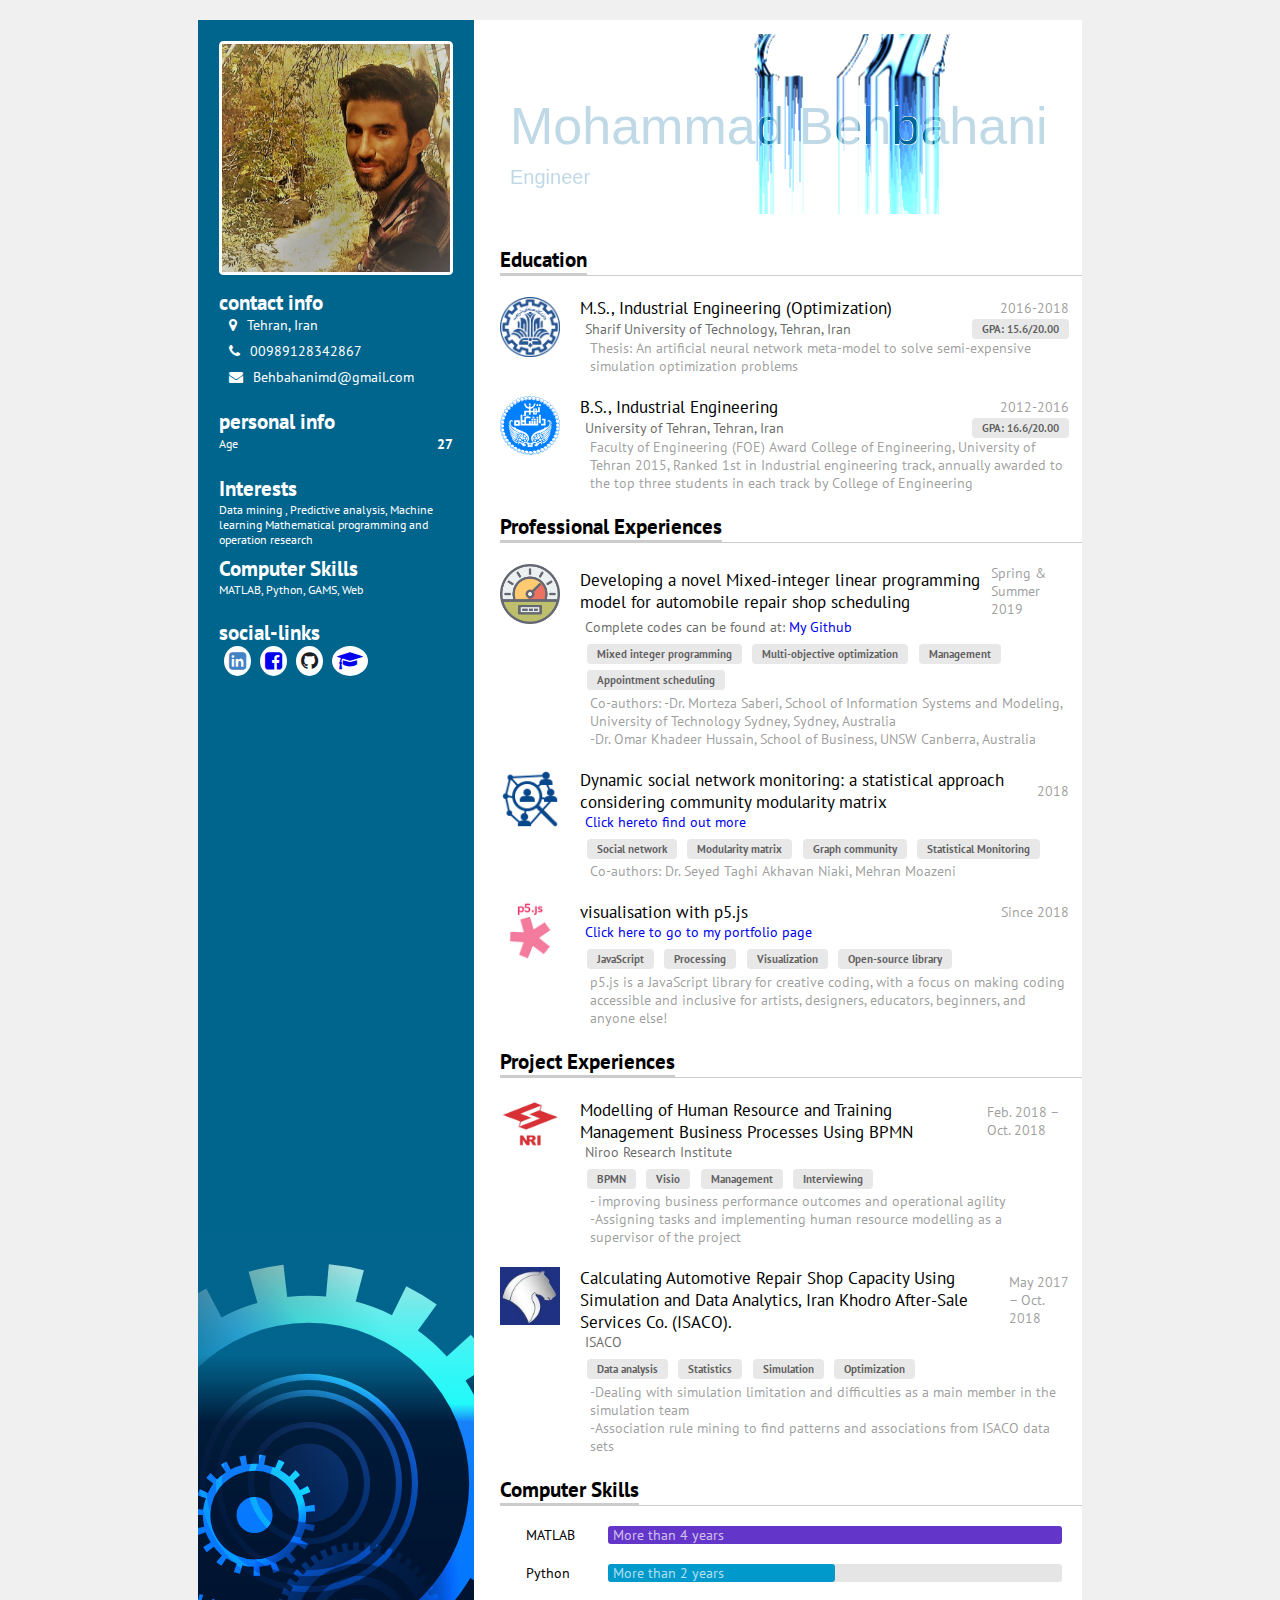
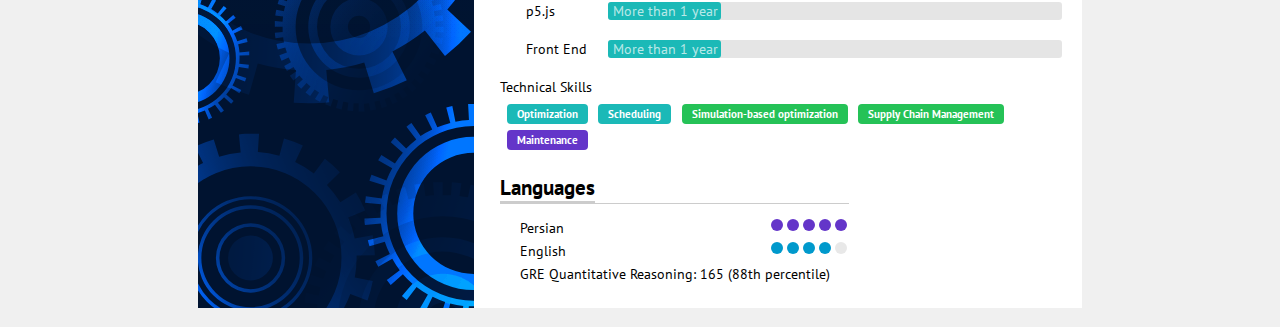
==== index.html @ 1ed57afc "first" ====
<!DOCTYPE html>
<html lang="en">
  <head>
    <meta charset="UTF-8" />

    
    
    <!--
      <script type="text/javascript" src="processing.js"></script>
    -->
    <meta name="viewport" content="width=device-width, initial-scale=1.0" />
    <title>Mohammad</title>
    <link rel="stylesheet" href="style.css" />
    <link
      rel="stylesheet"
      href="https://cdnjs.cloudflare.com/ajax/libs/font-awesome/4.7.0/css/font-awesome.min.css"
    />
    <link rel="shortcut icon" href="assets/favicon.ico" />
    <script  src="folder/p5.js" type="text/javascript"> </script>
    <script  src="folder/sketch.js" type="text/javascript"></script>
  </head>
  <body>
    <div class="container">
      <div class="sidebar">
        <div class="sidebar-back-color"></div>
        <div class="sidebar-back-image"></div>

        <div class="avatar">
          <img src="assets/avatar.jpg" alt="avatar" />
        </div>

        <div class="sidebar-section contact-info">
          <h2>contact info</h2>
          <div class="items">
            <div class="row">
              <i class="fa fa-map-marker"></i><span style="padding-left: 10px;">Tehran, Iran</span>
            </div>
            <div class="row">
              <i class="fa fa-phone"></i><span style="padding-left: 10px;" dir="ltr"> 00989128342867</span>
            </div>
            <div class="row">
              <i class="fa fa-envelope"></i><span style="padding-left: 10px;">Behbahanimd@gmail.com</span>
            </div>
          </div>
        </div>

        <div class="sidebar-section personal-info">
          <h2>personal info</h2>
          <div class="items">
            <div class="row">
              <span class="text-sm">Age</span>
              <span class="font-bold">27</span>
            </div>

          </div>
        </div>

        <div class="sidebar-section job-info">
          <h2>Interests</h2>
          <div class="items">
            <div class="row">
              <p class="text-sm">Data mining , Predictive analysis, Machine learning Mathematical programming and operation research</p>
            </div>
          </div>

          <h2>Computer Skills</h2>
          <div class="items">
            <div class="row">
              <p class="text-sm">MATLAB, Python, GAMS, Web </p>
            </div>
          </div>
        </div>

        
        <div class="social-links">
          <h2>social-links</h2>
          <div class="links">
            <a href="https://www.linkedin.com/in/mohammad-behbahani-85958775/" target="_blank"><i class="fa fa-linkedin-square linkedin"></i></a>
            <a href="https://www.facebook.com/mohammad.pesaranbehbahani" target="_blank"><i class="fa fa-facebook-square facebook" aria-hidden="true"></i></a>
            <a href="https://github.com/Mbehbahani/" target="_blank"><i class="fa fa-github github"></i></a>
            <a href="https://scholar.google.com/citations?user=KUpdSCsAAAAJ&hl=en" target="_blank"><i class="fa fa-graduation-cap" aria-hidden="true"></i></a>
          </div>
        </div>
      </div>
      <main class="main">

        <header class="name" >

          <div id="sketch-holder">
          
          <div>
          <!--<canvas data-processing-sources="myProgram.pde" ></canvas>
          <h1 class="text-xl">Mohammad Behbahani</h1>
          <small style="margin-left: 10px;">Engineer </small>-->
        </header>




        <section class="main-section education">
          <div class="section-header">
            <h2>Education</h2>
          </div>
          <div class="items">
            <div class="item">
              <div class="image">
                <img src="assets/sharif.png" alt="education" width="60" />
              </div>
              <div class="content">
                <div class="row">
                  <h3 class="title text-lg">
                    M.S., Industrial Engineering (Optimization)
                  </h3>
                  <div class="date text-gray">2016-2018</div>
                </div>
                <div class="row">
                  <div class="meta text-dark-gray">
                    Sharif University of Technology, Tehran, Iran
                  </div>
                  <span class="grade label">GPA: 15.6/20.00 </span>
                </div>
                <p class="text-gray">
                  Thesis: An artificial neural network meta-model to solve semi-expensive simulation optimization problems
                </p>
              </div>
            </div>

            <div class="item">
              <div class="image">
                <img src="assets/tehran.svg" alt="education" width="60" />
              </div>
              <div class="content">
                <div class="row">
                  <h3 class="title text-lg">
                    B.S., Industrial Engineering
                  </h3>
                  <div class="date text-gray">2012-2016</div>
                </div>
                <div class="row">
                  <div class="meta text-dark-gray">
                    University of Tehran, Tehran, Iran
                  </div>
                  <span class="grade label">GPA: 16.6/20.00 </span>
                </div>
                <p class="text-gray">
                  Faculty of Engineering (FOE) Award College of Engineering, University of Tehran 2015, Ranked 1st in Industrial engineering track, annually awarded to the top three students in each track by College of Engineering
                </p>
              </div>
            </div>


          </div>
        </section>



        <section class="main-section job-experiences">
          <div class="section-header">
            <h2>Professional Experiences</h2>
          </div>

          <div class="items">
            <div class="item">
              <div class="image">
                <img src="assets/opti.png" alt="job" width="60" />
              </div>
              <div class="content">
                <div class="row">
                  <h3 class="title text-lg">
                    Developing a novel Mixed-integer linear programming model for automobile repair shop scheduling
                  </h3>
                  <div class="date text-gray">Spring & Summer 2019</div>
                </div>
                <div class="meta text-dark-gray">Complete codes can be found at:  <a href="https://github.com/Mbehbahani/RepairShopCode">My Github</a></div>
                <div class="extra">
                  <span class="label">Mixed integer programming</span>
                  <span class="label">Multi-objective optimization</span>
                  <span class="label">Management</span>
                  <span class="label">Appointment scheduling </span>
                </div>
                <p class="text-gray">
                  Co-authors: -Dr. Morteza Saberi, School of Information Systems and Modeling, University of Technology Sydney, Sydney, Australia </br>
                  -Dr. Omar Khadeer Hussain, School of Business, UNSW Canberra, Australia
                </p>
              </div>
            </div>

            <div class="item">
              <div class="image">
                <img src="assets/f.png" alt="job" width="60" />
              </div>
              <div class="content">
                <div class="row">
                  <h3 class="title text-lg">Dynamic social network monitoring: a statistical approach considering community modularity matrix</h3>
                  <div class="date text-gray">2018</div>
                </div>
                <div class="meta text-dark-gray"><a href="folder/Article.html" target="_blank">Click hereto find out more</div></a>
                <div class="extra">
                  <span class="label">Social network </span>
                  <span class="label">Modularity matrix</span>
                  <span class="label">Graph community</span>
                  <span class="label">Statistical Monitoring</span>
                </div>
                <p class="text-gray">
                  Co-authors: Dr. Seyed Taghi Akhavan Niaki, Mehran Moazeni
                </p>
              </div>
            </div>




            <div class="item">
              <div class="image">
                <img src="assets/icon-js.jpg" alt="job" width="60" />
              </div>
              <div class="content">
                <div class="row">
                  <h3 class="title text-lg"> visualisation with p5.js </h3>
                  <div class="date text-gray">Since 2018</div>
                </div>
                <div class="meta text-dark-gray"><a href="folder/MyP5.html" target="_blank">Click here to go to my portfolio page</a>
                </div>
                <div class="extra">
                  <span class="label">JavaScript </span>
                  <span class="label">Processing</span>
                  <span class="label">Visualization</span>
                  <span class="label">Open-source library  </span>
                </div>
                <p class="text-gray">
                  p5.js is a JavaScript library for creative coding, with a focus on making coding accessible and inclusive for artists, designers, educators, beginners, and anyone else!
                </p>
              </div>
            </div>




          </div>
        </section>












        <section class="main-section job-experiences">
          <div class="section-header">
            <h2>Project Experiences</h2>
          </div>
          <div class="items">
            <div class="item">
              <div class="image">
                <img src="assets/niroo.png" alt="job" width="60" />
              </div>
              <div class="content">
                <div class="row">
                  <h3 class="title text-lg">
                    Modelling of Human Resource and Training Management Business Processes Using BPMN
                  </h3>
                  <div class="date text-gray">Feb. 2018 – Oct. 2018</div>
                </div>
                <div class="meta text-dark-gray">Niroo Research Institute</div>
                <div class="extra">
                  <span class="label">BPMN</span>
                  <span class="label">Visio</span>
                  <span class="label">Management</span>
                  <span class="label">Interviewing </span>
                </div>
                <p class="text-gray">
                  - improving business performance outcomes and operational agility </br> -Assigning tasks and implementing human resource modelling as a supervisor of the project
                </p>
              </div>
            </div>

            <div class="item">
              <div class="image">
                <img src="assets/Isako.jpg" alt="job" width="60" />
              </div>
              <div class="content">
                <div class="row">
                  <h3 class="title text-lg">Calculating Automotive Repair Shop Capacity Using Simulation and Data Analytics, Iran Khodro After-Sale Services Co. (ISACO).</h3>
                  <div class="date text-gray">May 2017 – Oct. 2018</div>
                </div>
                <div class="meta text-dark-gray">ISACO</div>
                <div class="extra">
                  <span class="label">Data analysis </span>
                  <span class="label">Statistics</span>
                  <span class="label">Simulation</span>
                  <span class="label">Optimization</span>
                </div>
                <p class="text-gray">
                  -Dealing with simulation limitation and difficulties as a main member in the simulation team </br>
                  -Association rule mining to find patterns and associations from ISACO data sets
                </p>
              </div>
            </div>


          </div>
        </section>

        

        <section class="main-section technical-skills">
          <div class="section-header">
            <h2>Computer Skills</h2>
          </div>

          <div class="skills">
            <div class="skill">
              <div class="skill-title">MATLAB</div>
              <div class="skill-progress">
                <div class="bar" style="width: 100%; background-color: #6435c9">
                  <div>More than 4 years</div>
                </div>
              </div>
            </div>

            <div class="skill">
              <div class="skill-title">Python</div>
              <div class="skill-progress">
                <div class="bar" style="width: 50%; background-color: #09c">
                  <div>More than 2 years</div>
                </div>
              </div>
            </div>

            <div class="skill">
              <div class="skill-title">p5.js</div>
              <div class="skill-progress">
                <div class="bar" style="width: 25%; background-color: #1bb9b7">
                  <div>More than 1 year </div>
                </div>
              </div>
            </div>

            <div class="skill">
              <div class="skill-title">Front End</div>
              <div class="skill-progress">
                <div class="bar" style="width: 25%; background-color: #1bb9b7">
                  <div>More than 1 year</div>
                </div>
              </div>
            </div>


          </div>

          <div class="other-skills">
            <h4>Technical Skills</h4>

            <div>
              <div class="label" style="background-color: #1bb9b7">
                Optimization 
              </div>

              <div class="label" style="background-color: #1bb9b7">
                Scheduling 
              </div>

              <div class="label" style="background-color: #25c257">
                Simulation-based optimization
                
              </div>

              <div class="label" style="background-color: #25c257">
                Supply Chain Management
                
              </div>

              <div class="label" style="background-color: #6435c9">
                Maintenance
                
              </div>
            </div>
          </div>
        </section>

        <section class="main-section other">
          <div class="language">
            <div class="section-header">
              <h2>Languages</h2>
            </div>
            <div class="content">
              <div class="row">
                <div class="title">Persian</div>
                <div class="circle-group">
                  <div class="circle violet"></div>
                  <div class="circle violet"></div>
                  <div class="circle violet"></div>
                  <div class="circle violet"></div>
                  <div class="circle violet"></div>
                </div>
              </div>

              <div class="row">
                <div class="title">English</div>
                <div class="circle-group">
                  <div class="circle blue"></div>
                  <div class="circle blue"></div>
                  <div class="circle blue"></div>
                  <div class="circle blue"></div>
                  <div class="circle"></div>
                </div>
              </div>
              <div class="row">
                <div class="title">GRE Quantitative Reasoning: 165 (88th percentile)</div>
                </div>
        

              


            </div>
          </div>
        </section>
      </main>
    </div>
  </body>
</html>
---- style.css ----
* {
  box-sizing: border-box;
  margin: 0;
  padding: 0;
  
}

@font-face {
  font-family: Vazir;
  src: url('./assets/Vazir.ttf');
  font-weight: normal;
}

@font-face {
  font-family: Vazir;
  src: url('./assets/Vazir-Bold.ttf');
  font-weight: bold;
}

html {
  font-size: 13px;
}

body {
  direction: ltr;
  margin: 0;
  padding: 0;
  font-size: 14px;
  font-family: Vazir, Tahoma, Helvetica, sans-serif;
  background: #f0f0f0;
}

a {
  text-decoration: none;
}

.container {
  width: 68rem;
  margin: 1.5rem auto;
  display: flex;
}

.font-bold {
  font-weight: bold;
}

.text-sm {
  font-size: 12px;
}

.text-lg {
  font-size: 17px;
  font-weight: 400;
}

.text-xl {
  font-size: 3rem;
  margin-left: 5px;
}

.text-gray {
  color: rgba(0, 0, 0, 0.4);
  margin-left: 10px;
}

.text-dark-gray {
  color: rgba(0, 0, 0, 0.6);
  margin-left: 5px;
}

.label {
  display: inline-block;
  background-color: #e8e8e8;
  color: rgba(0, 0, 0, 0.6);
  font-weight: 700;
  border-radius: 4px;
  font-size: 0.84615385rem;
  margin: 0.25rem 0 0.25rem 0.5rem;
  padding: 3px 10px;
}

.label .details {
  margin-left: 10px;
  opacity: 0.8;
  display: inline-block;
}

/* ====== Sidebar ====== */
.sidebar {
  position: relative;
  color: #fff;
  padding: 1.5em 1.5em 30em;
  width: 31.25%;
  display: inline-block;
}

.sidebar-back-color {
  position: absolute;
  bottom: 0;
  left: 0;
  right: 0;
  top: 0;
  background: #00658d;
  z-index: -1;
}

.sidebar-back-image {
  position: absolute;
  bottom: 0;
  left: 0;
  right: 0;
  top: 0;
  background: url('./assets/quera.svg') center bottom -22rem / 200% no-repeat;
  z-index: -1;
}

.avatar {
  margin-bottom: 10px;
}

.avatar img {
  border-radius: 0.3125em;
  max-width: 100%;
  border: 0.25em solid #fff;
}

.sidebar-section {
  margin-bottom: 22px;
}

.sidebar-section .row {
  margin-bottom: 8px;
}

.contact-info i {
  padding-left: 10px;
}

.contact-info .row {
  display: flex;
  align-items: center;
}

.personal-info .row,
.job-info .row {
  display: flex;
  align-items: center;
  justify-content: space-between;
}

.social-links .links a {
  text-decoration: none;
  margin-left: 5px;
}
.social-links .links a i {
  font-size: 20px;
  background-color: #fff;
  padding: 5px;
  border-radius: 50%;
}

.linkedin {
  color: #4183c4;
}

.github {
  color: #1b1c1d;
}

.twitter {
  color: #09c;
}

/* ====== Main ====== */
.main {
  padding-left: 26px;
  padding-top: 0px;
  width: 68.75%;
  background-color: #fff;
}

.name {
  margin: 1em 1em 2em 0;
}

.name small {
  color: #00658d;
  font-size: 19px;
  font-weight: 700;
}

.main-section {
  margin-bottom: 20px;
}

.main-section .section-header {
  border-bottom: 1px solid #ccc;
}

.main-section .section-header h2 {
  display: inline-block;
  border-bottom: 2px solid #ccc;
}

.job-experiences .items,
.education .items {
  padding-right: 1rem;

}

.job-experiences .item,
.education .item {
  display: flex;
  margin: 1.5em 0;
}

.job-experiences .item .content,
.education .item .content {
  padding-left: 20px;
  width: 100%;
}

.job-experiences .item .content .row,
.education .item .content .row {
  width: 100%;
  display: flex;
  align-items: center;
  justify-content: space-between;
}

.job-experiences .extra,
.education .extra {
  margin-top: 5px;
}

.education .label {
  margin: 0;
}

.skills {
  padding-left: 2rem;
  margin-top: 20px;
}

.skill {
  display: flex;
  margin-bottom: 20px;
}
.skill-title {
  width: 100px;
  text-align: left;
}
.skill-progress {
  background: rgba(0, 0, 0, 0.1);
  border-radius: 3px;
  width: 100%;
  margin-right: 20px;
}

.bar {
  color: rgba(255, 255, 255, 0.7);
  border-radius: 3px;
}

.bar > div {
  text-align: left;
  padding-left: 5px;
}
.other-skills {
  margin-bottom: 20px;
}

.other-skills .label {
  color: #fff;
}

.technical-skills h4 {
  margin-bottom: 5px;
  font-weight: normal;
}

.other {
  display: flex;
}

.other > div {
  width: 60%;
}

.circle.olive {
  background-color: #b5cc18;
}


.language .content {
  margin-top: 15px;
  padding-left: 20px;
}

.language .row {
  display: flex;
  justify-content: space-between;
  margin-bottom: 5px;
}

.circle-group {
  display: flex;
}

.circle {
  background-color: #e8e8e8;
  width: 12px;
  height: 12px;
  border-radius: 50%;
  margin-left: 2px;
  margin-right: 2px;
}

.circle.violet {
  background-color: #6435c9;
}

.circle.blue {
  background-color: #09c;
}

.circle.teal {
  background-color: #1bb9b7;
}
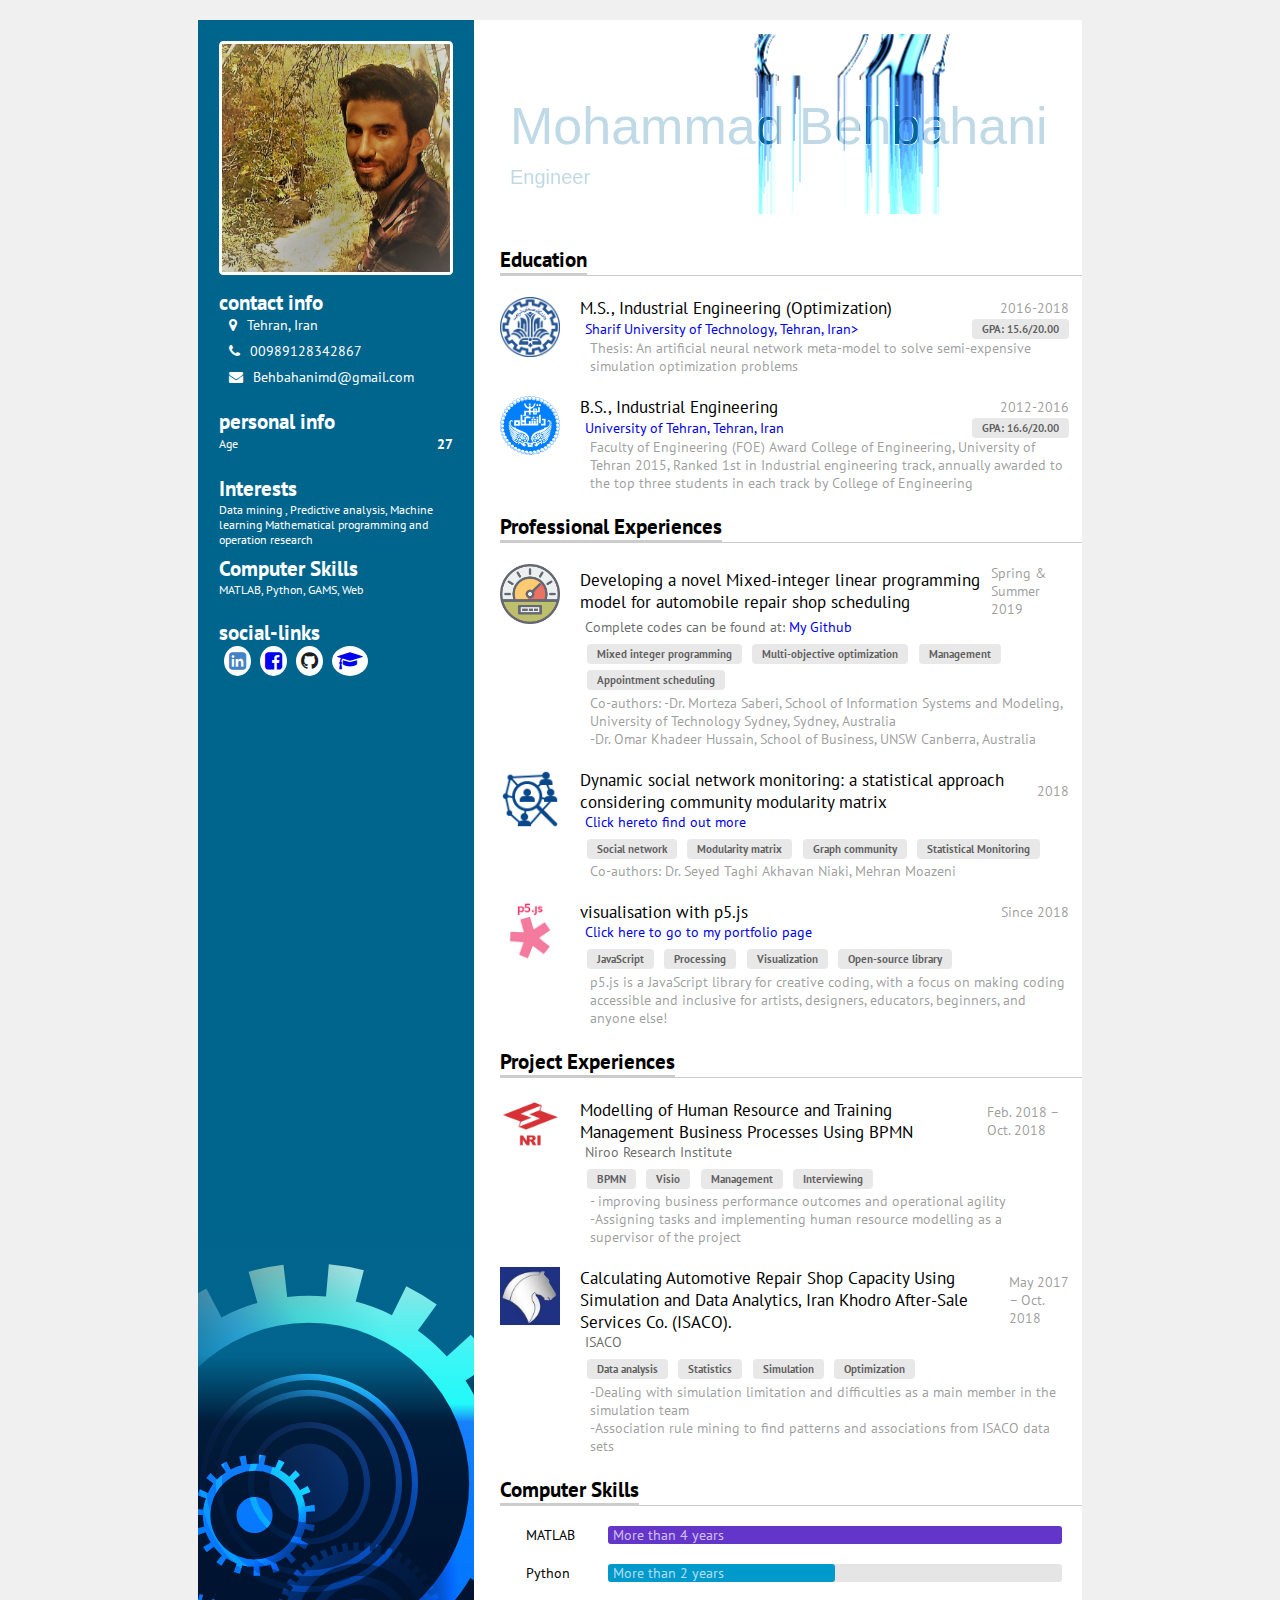
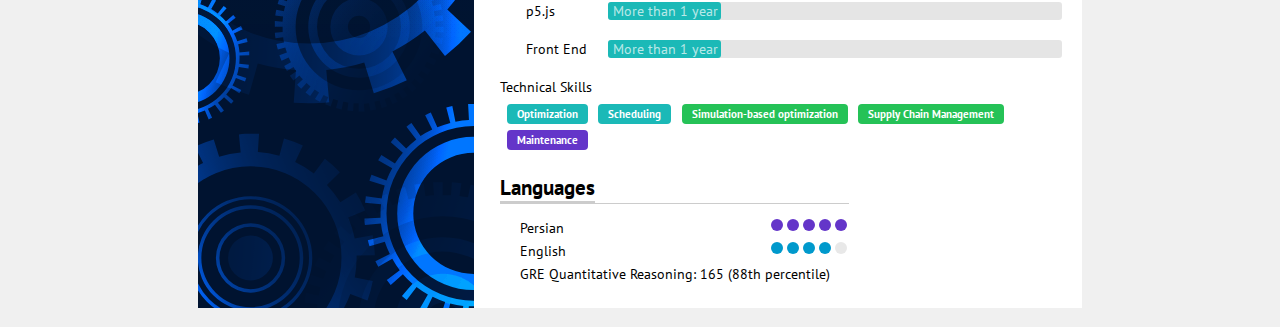
==== commit 26f17385: "3-26E2" ====
--- a/index.html
+++ b/index.html
@@ -114,8 +114,8 @@
                   <div class="date text-gray">2016-2018</div>
                 </div>
                 <div class="row">
-                  <div class="meta text-dark-gray">
-                    Sharif University of Technology, Tehran, Iran
+                  <div class="meta text-dark-gray-code">
+                    <a href="https://www.topuniversities.com/universities/sharif-university-technology" title="QS Rank" target="_blank">  Sharif University of Technology, Tehran, Iran></a>
                   </div>
                   <span class="grade label">GPA: 15.6/20.00 </span>
                 </div>
@@ -137,8 +137,8 @@
                   <div class="date text-gray">2012-2016</div>
                 </div>
                 <div class="row">
-                  <div class="meta text-dark-gray">
-                    University of Tehran, Tehran, Iran
+                  <div class="meta text-dark-gray-code">
+                    <a href="https://www.topuniversities.com/universities/university-tehran" title="QS Rank" target="_blank">University of Tehran, Tehran, Iran</a>
                   </div>
                   <span class="grade label">GPA: 16.6/20.00 </span>
                 </div>
@@ -171,7 +171,7 @@
                   </h3>
                   <div class="date text-gray">Spring & Summer 2019</div>
                 </div>
-                <div class="meta text-dark-gray">Complete codes can be found at:  <a href="https://github.com/Mbehbahani/RepairShopCode">My Github</a></div>
+                <div class="meta text-dark-gray-code">Complete codes can be found at:  <a href="https://github.com/Mbehbahani/RepairShopCode">My Github</a></div>
                 <div class="extra">
                   <span class="label">Mixed integer programming</span>
                   <span class="label">Multi-objective optimization</span>
@@ -194,7 +194,7 @@
                   <h3 class="title text-lg">Dynamic social network monitoring: a statistical approach considering community modularity matrix</h3>
                   <div class="date text-gray">2018</div>
                 </div>
-                <div class="meta text-dark-gray"><a href="folder/Article.html" target="_blank">Click hereto find out more</div></a>
+                <div class="meta text-dark-gray-code"><a href="folder/Article.html" target="_blank">Click hereto find out more</div></a>
                 <div class="extra">
                   <span class="label">Social network </span>
                   <span class="label">Modularity matrix</span>
@@ -219,7 +219,7 @@
                   <h3 class="title text-lg"> visualisation with p5.js </h3>
                   <div class="date text-gray">Since 2018</div>
                 </div>
-                <div class="meta text-dark-gray"><a href="folder/MyP5.html" target="_blank">Click here to go to my portfolio page</a>
+                <div class="meta text-dark-gray-code"><a href="folder/MyP5.html" target="_blank">Click here to go to my portfolio page</a>
                 </div>
                 <div class="extra">
                   <span class="label">JavaScript </span>
--- a/style.css
+++ b/style.css
@@ -66,6 +66,14 @@
 .text-dark-gray {
   color: rgba(0, 0, 0, 0.6);
   margin-left: 5px;
+}
+.text-dark-gray-code {
+  color: rgba(0, 0, 0, 0.6);
+  margin-left: 5px;
+  
+}
+.text-dark-gray-code:hover{
+  border: 2px solid black;
 }
 
 .label {
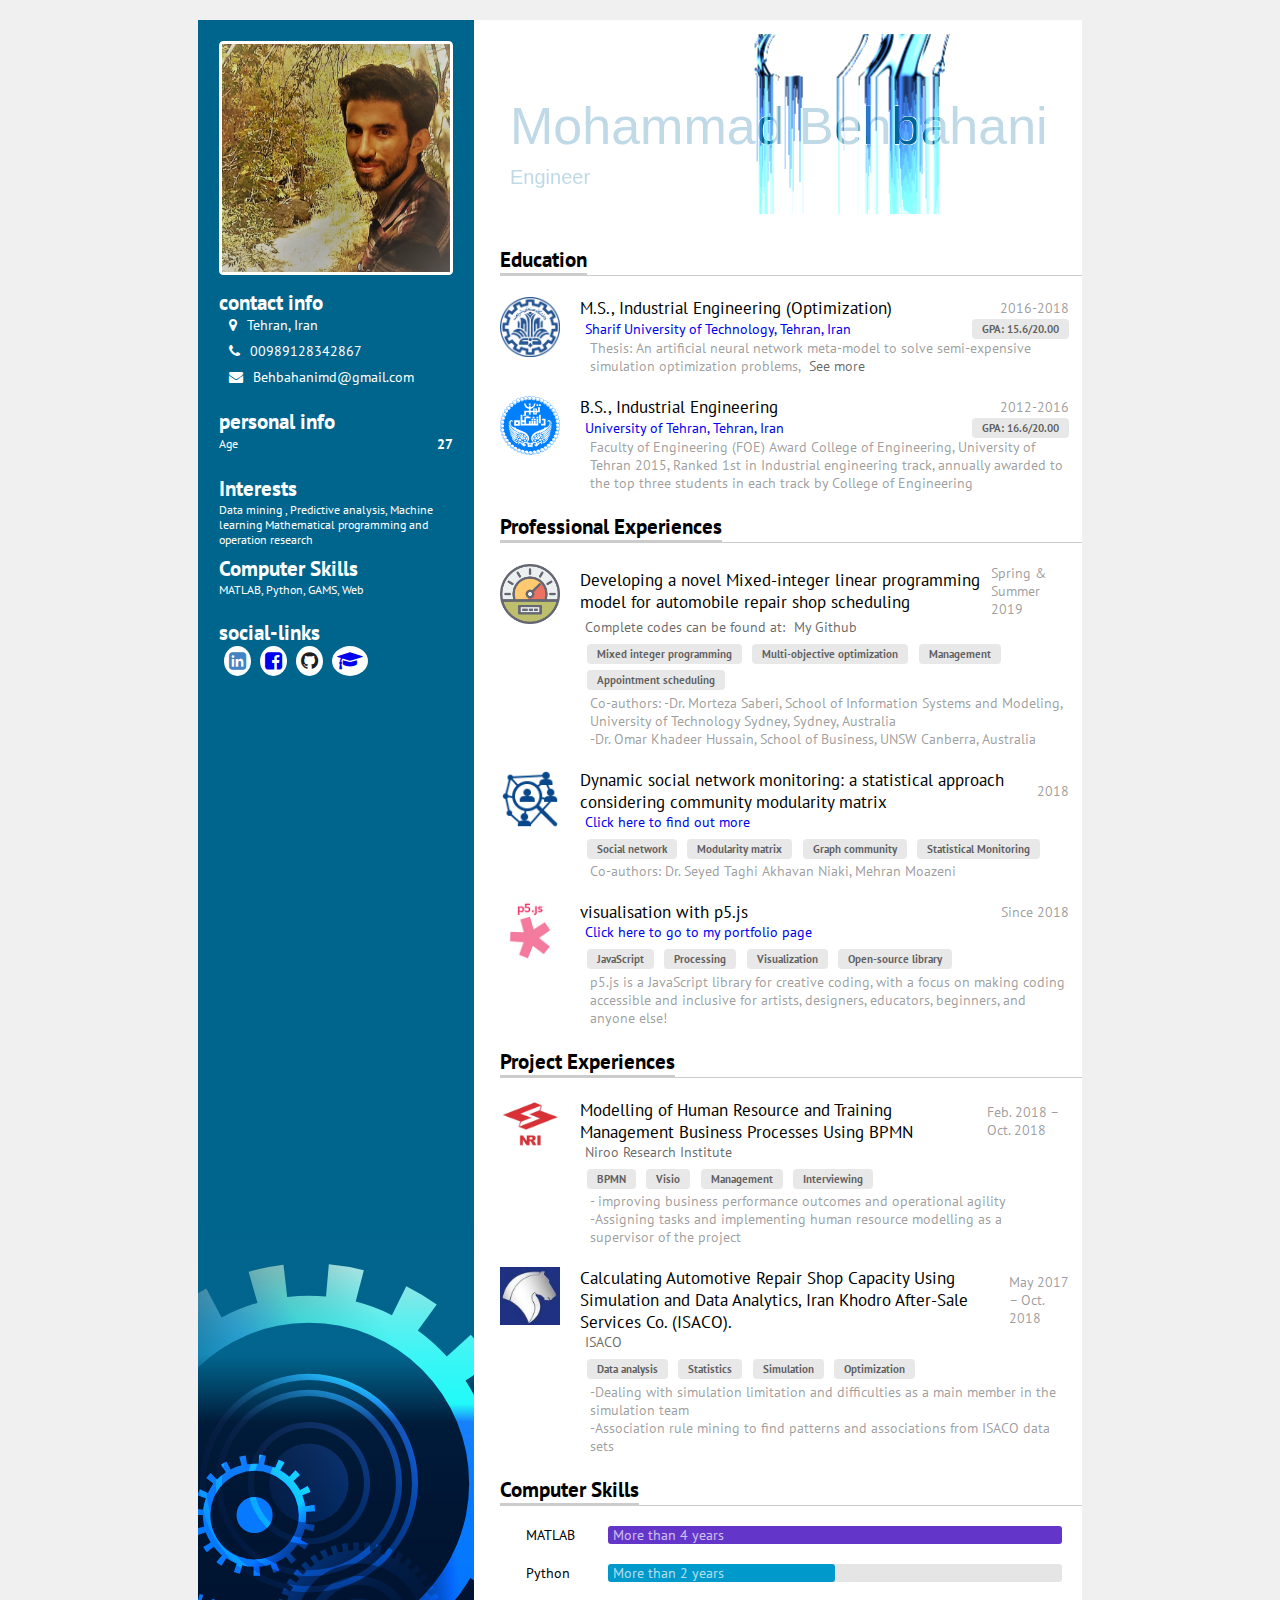
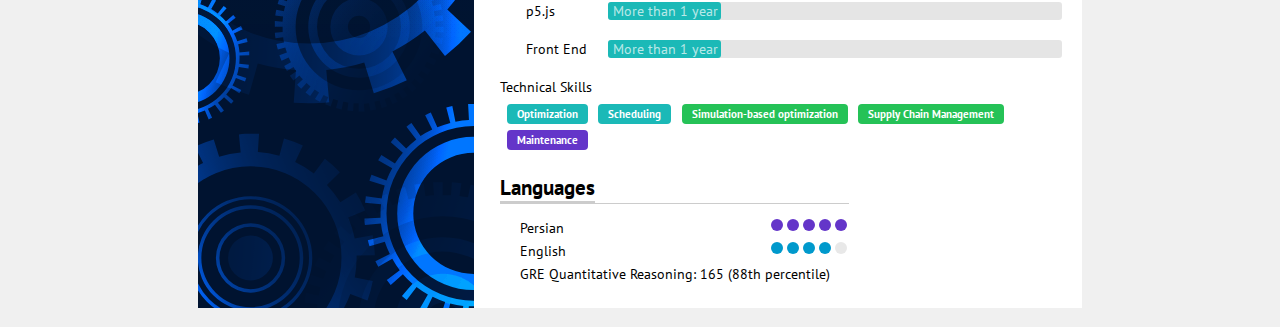
==== commit d5b45b48: "N28-3" ====
--- a/index.html
+++ b/index.html
@@ -15,7 +15,7 @@
       rel="stylesheet"
       href="https://cdnjs.cloudflare.com/ajax/libs/font-awesome/4.7.0/css/font-awesome.min.css"
     />
-    <link rel="shortcut icon" href="assets/favicon.ico" />
+    <link rel="shortcut icon" href="assets/logo.gif" />
     <script  src="folder/p5.js" type="text/javascript"> </script>
     <script  src="folder/sketch.js" type="text/javascript"></script>
   </head>
@@ -115,12 +115,12 @@
                 </div>
                 <div class="row">
                   <div class="meta text-dark-gray-code">
-                    <a href="https://www.topuniversities.com/universities/sharif-university-technology" title="QS Rank" target="_blank">  Sharif University of Technology, Tehran, Iran></a>
+                    <a href="https://www.topuniversities.com/universities/sharif-university-technology" title="QS Rank" target="_blank">  Sharif University of Technology, Tehran, Iran</a>
                   </div>
                   <span class="grade label">GPA: 15.6/20.00 </span>
                 </div>
                 <p class="text-gray">
-                  Thesis: An artificial neural network meta-model to solve semi-expensive simulation optimization problems
+                  Thesis: An artificial neural network meta-model to solve semi-expensive simulation optimization problems, <a href="folder/Thesis.html" target="_blank" class="meta text-dark-gray-code"> See more</a>
                 </p>
               </div>
             </div>
@@ -171,7 +171,7 @@
                   </h3>
                   <div class="date text-gray">Spring & Summer 2019</div>
                 </div>
-                <div class="meta text-dark-gray-code">Complete codes can be found at:  <a href="https://github.com/Mbehbahani/RepairShopCode">My Github</a></div>
+                <div class="meta text-dark-gray">Complete codes can be found at:  <a class="meta text-dark-gray-code" href="https://github.com/Mbehbahani/RepairShopCode">My Github</a></div>
                 <div class="extra">
                   <span class="label">Mixed integer programming</span>
                   <span class="label">Multi-objective optimization</span>
@@ -194,7 +194,7 @@
                   <h3 class="title text-lg">Dynamic social network monitoring: a statistical approach considering community modularity matrix</h3>
                   <div class="date text-gray">2018</div>
                 </div>
-                <div class="meta text-dark-gray-code"><a href="folder/Article.html" target="_blank">Click hereto find out more</div></a>
+                <div class="meta text-dark-gray-code"><a href="folder/Article.html" target="_blank">Click here to find out more</div></a>
                 <div class="extra">
                   <span class="label">Social network </span>
                   <span class="label">Modularity matrix</span>
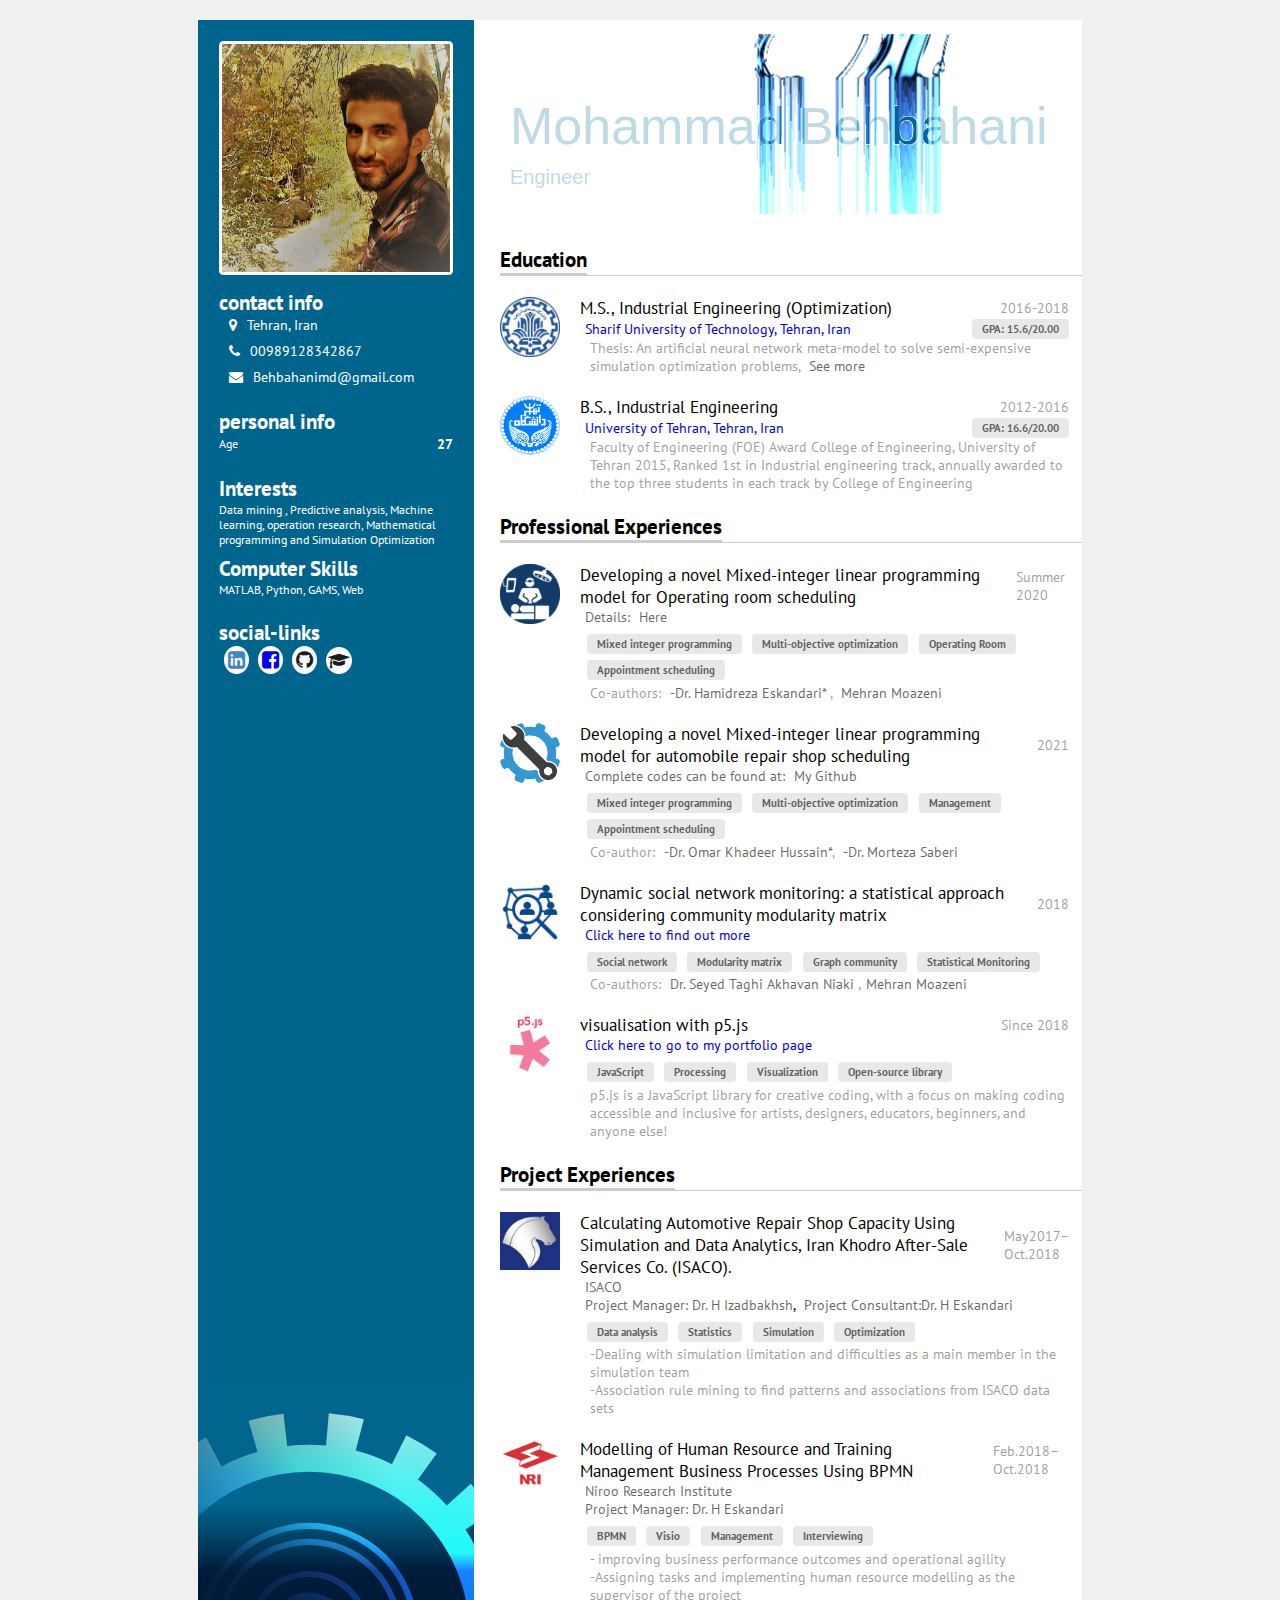
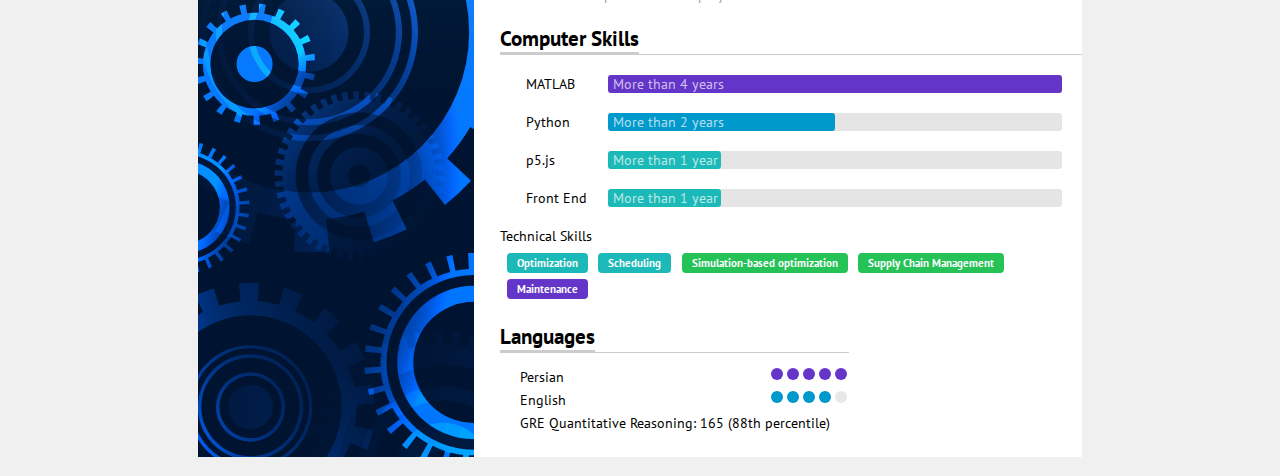
==== commit 55b05720: "4-2-ch" ====
--- a/index.html
+++ b/index.html
@@ -1,427 +1,485 @@
 <!DOCTYPE html>
 <html lang="en">
-  <head>
-    <meta charset="UTF-8" />
-
-    
-    
-    <!--
+
+<head>
+  <meta charset="UTF-8" />
+
+
+
+  <!--
       <script type="text/javascript" src="processing.js"></script>
     -->
-    <meta name="viewport" content="width=device-width, initial-scale=1.0" />
-    <title>Mohammad</title>
-    <link rel="stylesheet" href="style.css" />
-    <link
-      rel="stylesheet"
-      href="https://cdnjs.cloudflare.com/ajax/libs/font-awesome/4.7.0/css/font-awesome.min.css"
-    />
-    <link rel="shortcut icon" href="assets/logo.gif" />
-    <script  src="folder/p5.js" type="text/javascript"> </script>
-    <script  src="folder/sketch.js" type="text/javascript"></script>
-  </head>
-  <body>
-    <div class="container">
-      <div class="sidebar">
-        <div class="sidebar-back-color"></div>
-        <div class="sidebar-back-image"></div>
-
-        <div class="avatar">
-          <img src="assets/avatar.jpg" alt="avatar" />
-        </div>
-
-        <div class="sidebar-section contact-info">
-          <h2>contact info</h2>
-          <div class="items">
+  <meta name="viewport" content="width=device-width, initial-scale=1.0" />
+  <title>Mohammad</title>
+  <link rel="stylesheet" href="style.css" />
+  <link rel="stylesheet" href="https://cdnjs.cloudflare.com/ajax/libs/font-awesome/4.7.0/css/font-awesome.min.css" />
+  <link rel="shortcut icon" href="assets/logo.gif" />
+  <script src="folder/p5.js" type="text/javascript"> </script>
+  <script src="folder/sketch.js" type="text/javascript"></script>
+</head>
+
+<body>
+  <div class="container">
+    <div class="sidebar">
+      <div class="sidebar-back-color"></div>
+      <div class="sidebar-back-image"></div>
+
+      <div class="avatar">
+        <img src="assets/avatar.jpg" alt="avatar" />
+      </div>
+
+      <div class="sidebar-section contact-info">
+        <h2>contact info</h2>
+        <div class="items">
+          <div class="row">
+            <i class="fa fa-map-marker"></i><span style="padding-left: 10px;">Tehran, Iran</span>
+          </div>
+          <div class="row">
+            <i class="fa fa-phone"></i><span style="padding-left: 10px;" dir="ltr"> 00989128342867</span>
+          </div>
+          <div class="row">
+            <i class="fa fa-envelope"></i><span style="padding-left: 10px;">Behbahanimd@gmail.com</span>
+          </div>
+        </div>
+      </div>
+
+      <div class="sidebar-section personal-info">
+        <h2>personal info</h2>
+        <div class="items">
+          <div class="row">
+            <span class="text-sm">Age</span>
+            <span class="font-bold">27</span>
+          </div>
+
+        </div>
+      </div>
+
+      <div class="sidebar-section job-info">
+        <h2>Interests</h2>
+        <div class="items">
+          <div class="row">
+            <p class="text-sm">Data mining , Predictive analysis, Machine learning, operation research, Mathematical
+              programming and Simulation Optimization</p>
+          </div>
+        </div>
+
+        <h2>Computer Skills</h2>
+        <div class="items">
+          <div class="row">
+            <p class="text-sm">MATLAB, Python, GAMS, Web </p>
+          </div>
+        </div>
+      </div>
+
+
+      <div class="social-links">
+        <h2>social-links</h2>
+        <div class="links">
+          <a href="https://www.linkedin.com/in/mohammad-behbahani-85958775/" target="_blank"><i
+              class="fa fa-linkedin-square linkedin"></i></a>
+          <a href="https://www.facebook.com/mohammad.pesaranbehbahani" target="_blank"><i
+              class="fa fa-facebook-square facebook" aria-hidden="true"></i></a>
+          <a href="https://github.com/Mbehbahani/" target="_blank"><i class="fa fa-github github"></i></a>
+          <a href="https://scholar.google.com/citations?user=KUpdSCsAAAAJ&hl=en" target="_blank"><i
+              class="fa fa-graduation-cap cap" aria-hidden="true"></i></a>
+        </div>
+      </div>
+    </div>
+    <main class="main">
+
+      <header class="name">
+
+        <div id="sketch-holder">
+
+          <div>
+
+      </header>
+
+
+
+
+      <section class="main-section education">
+        <div class="section-header">
+          <h2>Education</h2>
+        </div>
+        <div class="items">
+          <div class="item">
+            <div class="image">
+              <img src="assets/sharif.png" alt="education" width="60" />
+            </div>
+            <div class="content">
+              <div class="row">
+                <h3 class="title text-lg">
+                  M.S., Industrial Engineering (Optimization)
+                </h3>
+                <div class="date text-gray">2016-2018</div>
+              </div>
+              <div class="row">
+                <div class="meta text-dark-gray-code">
+                  <a href="https://www.topuniversities.com/universities/sharif-university-technology" title="QS Rank"
+                    target="_blank"> Sharif University of Technology, Tehran, Iran</a>
+                </div>
+                <span class="grade label">GPA: 15.6/20.00 </span>
+              </div>
+              <p class="text-gray">
+                Thesis: An artificial neural network meta-model to solve semi-expensive simulation optimization
+                problems, <a href="folder/Thesis.html" target="_blank" class="meta text-dark-gray-code"> See more</a>
+              </p>
+            </div>
+          </div>
+
+          <div class="item">
+            <div class="image">
+              <img src="assets/tehran.svg" alt="education" width="60" />
+            </div>
+            <div class="content">
+              <div class="row">
+                <h3 class="title text-lg">
+                  B.S., Industrial Engineering
+                </h3>
+                <div class="date text-gray">2012-2016</div>
+              </div>
+              <div class="row">
+                <div class="meta text-dark-gray-code">
+                  <a href="https://www.topuniversities.com/universities/university-tehran" title="QS Rank"
+                    target="_blank">University of Tehran, Tehran, Iran</a>
+                </div>
+                <span class="grade label">GPA: 16.6/20.00 </span>
+              </div>
+              <p class="text-gray">
+                Faculty of Engineering (FOE) Award College of Engineering, University of Tehran 2015, Ranked 1st in
+                Industrial engineering track, annually awarded to the top three students in each track by College of
+                Engineering
+              </p>
+            </div>
+          </div>
+
+
+        </div>
+      </section>
+
+
+
+      <section class="main-section job-experiences">
+        <div class="section-header">
+          <h2>Professional Experiences</h2>
+        </div>
+
+        <div class="items">
+
+
+
+          <div class="item">
+            <div class="image">
+              <img src="assets/surgery.png" alt="job" width="60" />
+            </div>
+            <div class="content">
+              <div class="row">
+                <h3 class="title text-lg">
+                  Developing a novel Mixed-integer linear programming model for Operating room scheduling
+                </h3>
+                <div class="date text-gray">Summer 2020</div>
+              </div>
+              <div class="meta text-dark-gray">Details: <a class="meta text-dark-gray-code"
+                  href="/folder/ORS.html" target="_blank">Here</a></div>
+              <div class="extra">
+                <span class="label">Mixed integer programming</span>
+                <span class="label">Multi-objective optimization</span>
+                <span class="label">Operating Room</span>
+                <span class="label">Appointment scheduling </span>
+              </div>
+              <p class="text-gray">
+                Co-authors: <a class="meta text-dark-gray-code"
+                  href="https://www.swansea.ac.uk/staff/som/busman/eskandari-h/" target="_blank">-Dr. Hamidreza
+                  Eskandari*</a> ,
+                <a class="meta text-dark-gray-code" href="https://www.uu.nl/medewerkers/MMoazeni" target="_blank">Mehran
+                  Moazeni</a>
+
+              </p>
+            </div>
+          </div>
+
+
+
+          <div class="item">
+            <div class="image">
+              <img src="assets/opti.png" alt="job" width="60" />
+            </div>
+            <div class="content">
+              <div class="row">
+                <h3 class="title text-lg">
+                  Developing a novel Mixed-integer linear programming model for automobile repair shop scheduling
+                </h3>
+                <div class="date text-gray">2021</div>
+              </div>
+              <div class="meta text-dark-gray">Complete codes can be found at: <a class="meta text-dark-gray-code"
+                  href="https://github.com/Mbehbahani/RepairShopCode">My Github</a></div>
+              <div class="extra">
+                <span class="label">Mixed integer programming</span>
+                <span class="label">Multi-objective optimization</span>
+                <span class="label">Management</span>
+                <span class="label">Appointment scheduling </span>
+              </div>
+              <p class="text-gray">
+                Co-author:
+                <a class="meta text-dark-gray-code"
+                  href="https://scholar.google.com/citations?user=PQqyjmsAAAAJ&hl=en" target="_blank">
+                -Dr. Omar Khadeer Hussain*</a>,
+                <a class="meta text-dark-gray-code"
+                href="https://scholar.google.com/citations?user=YtNFzwwAAAAJ&hl=en" target="_blank">
+              -Dr. Morteza Saberi</a>
+              </p>
+            </div>
+          </div>
+
+          <div class="item">
+            <div class="image">
+              <img src="assets/f.png" alt="job" width="60" />
+            </div>
+            <div class="content">
+              <div class="row">
+                <h3 class="title text-lg">Dynamic social network monitoring: a statistical approach considering
+                  community modularity matrix</h3>
+                <div class="date text-gray">2018</div>
+              </div>
+              <div class="meta text-dark-gray-code"><a href="folder/Article.html" target="_blank">Click here to find out
+                  more</div></a>
+              <div class="extra">
+                <span class="label">Social network </span>
+                <span class="label">Modularity matrix</span>
+                <span class="label">Graph community</span>
+                <span class="label">Statistical Monitoring</span>
+              </div>
+              <p class="text-gray">
+                Co-authors: <a class="meta text-dark-gray-code"
+                  href="https://scholar.google.com/citations?user=wn5ljLEAAAAJ&hl=en" target="_blank">Dr. Seyed Taghi
+                  Akhavan Niaki</a>
+                ,<a class="meta text-dark-gray-code" href="https://www.uu.nl/medewerkers/MMoazeni"
+                  target="_blank">Mehran Moazeni</a>
+              </p>
+            </div>
+          </div>
+
+
+
+
+          <div class="item">
+            <div class="image">
+              <img src="assets/icon-js.jpg" alt="job" width="60" />
+            </div>
+            <div class="content">
+              <div class="row">
+                <h3 class="title text-lg"> visualisation with p5.js </h3>
+                <div class="date text-gray">Since 2018</div>
+              </div>
+              <div class="meta text-dark-gray-code"><a href="folder/MyP5.html" target="_blank">Click here to go to my
+                  portfolio page</a>
+              </div>
+              <div class="extra">
+                <span class="label">JavaScript </span>
+                <span class="label">Processing</span>
+                <span class="label">Visualization</span>
+                <span class="label">Open-source library </span>
+              </div>
+              <p class="text-gray">
+                p5.js is a JavaScript library for creative coding, with a focus on making coding accessible and
+                inclusive for artists, designers, educators, beginners, and anyone else!
+              </p>
+            </div>
+          </div>
+
+        </div>
+      </section>
+
+
+
+      <section class="main-section job-experiences">
+        <div class="section-header">
+          <h2>Project Experiences</h2>
+        </div>
+        <div class="items">
+          
+
+          <div class="item">
+            <div class="image">
+              <img src="assets/Isako.jpg" alt="job" width="60" />
+            </div>
+            <div class="content">
+              <div class="row">
+                <h3 class="title text-lg">Calculating Automotive Repair Shop Capacity Using Simulation and Data
+                  Analytics, Iran Khodro After-Sale Services Co. (ISACO).</h3>
+                <div class="date text-gray">May2017–Oct.2018</div>
+              </div>
+              <div class="meta text-dark-gray">ISACO</div> 
+              <div>
+                <a class="meta text-dark-gray-code"
+                  href="https://scholar.google.com/citations?user=7Tuoz1IAAAAJ&hl=en" target="_blank">Project Manager: Dr. H Izadbakhsh</a>, 
+                  <a class="meta text-dark-gray-code"
+                href="https://www.swansea.ac.uk/staff/som/busman/eskandari-h/" target="_blank">Project Consultant:Dr. H Eskandari</a></div>
+              <div class="extra">
+                <span class="label">Data analysis </span>
+                <span class="label">Statistics</span>
+                <span class="label">Simulation</span>
+                <span class="label">Optimization</span>
+              </div>
+              <p class="text-gray">
+                -Dealing with simulation limitation and difficulties as a main member in the simulation team </br>
+                -Association rule mining to find patterns and associations from ISACO data sets
+              </p>
+            </div>
+          </div>
+
+
+
+
+          <div class="item">
+            <div class="image">
+              <img src="assets/niroo.png" alt="job" width="60" />
+            </div>
+            <div class="content">
+              <div class="row">
+                <h3 class="title text-lg">
+                  Modelling of Human Resource and Training Management Business Processes Using BPMN
+                </h3>
+                <div class="date text-gray">Feb.2018–Oct.2018</div>
+              </div>
+              <div class="meta text-dark-gray">Niroo Research Institute</div> 
+              <div><a class="meta text-dark-gray-code"
+                href="https://www.swansea.ac.uk/staff/som/busman/eskandari-h/" target="_blank">Project Manager: Dr. H Eskandari</a></div>
+              <div class="extra">
+                <span class="label">BPMN</span>
+                <span class="label">Visio</span>
+                <span class="label">Management</span>
+                <span class="label">Interviewing </span>
+              </div>
+              <p class="text-gray">
+                - improving business performance outcomes and operational agility </br> -Assigning tasks and
+                implementing human resource modelling as the supervisor of the project
+              </p>
+            </div>
+          </div>
+
+
+        </div>
+      </section>
+
+
+
+      <section class="main-section technical-skills">
+        <div class="section-header">
+          <h2>Computer Skills</h2>
+        </div>
+
+        <div class="skills">
+          <div class="skill">
+            <div class="skill-title">MATLAB</div>
+            <div class="skill-progress">
+              <div class="bar" style="width: 100%; background-color: #6435c9">
+                <div>More than 4 years</div>
+              </div>
+            </div>
+          </div>
+
+          <div class="skill">
+            <div class="skill-title">Python</div>
+            <div class="skill-progress">
+              <div class="bar" style="width: 50%; background-color: #09c">
+                <div>More than 2 years</div>
+              </div>
+            </div>
+          </div>
+
+          <div class="skill">
+            <div class="skill-title">p5.js</div>
+            <div class="skill-progress">
+              <div class="bar" style="width: 25%; background-color: #1bb9b7">
+                <div>More than 1 year </div>
+              </div>
+            </div>
+          </div>
+
+          <div class="skill">
+            <div class="skill-title">Front End</div>
+            <div class="skill-progress">
+              <div class="bar" style="width: 25%; background-color: #1bb9b7">
+                <div>More than 1 year</div>
+              </div>
+            </div>
+          </div>
+
+
+        </div>
+
+        <div class="other-skills">
+          <h4>Technical Skills</h4>
+
+          <div>
+            <div class="label" style="background-color: #1bb9b7">
+              Optimization
+            </div>
+
+            <div class="label" style="background-color: #1bb9b7">
+              Scheduling
+            </div>
+
+            <div class="label" style="background-color: #25c257">
+              Simulation-based optimization
+
+            </div>
+
+            <div class="label" style="background-color: #25c257">
+              Supply Chain Management
+
+            </div>
+
+            <div class="label" style="background-color: #6435c9">
+              Maintenance
+
+            </div>
+          </div>
+        </div>
+      </section>
+
+      <section class="main-section other">
+        <div class="language">
+          <div class="section-header">
+            <h2>Languages</h2>
+          </div>
+          <div class="content">
             <div class="row">
-              <i class="fa fa-map-marker"></i><span style="padding-left: 10px;">Tehran, Iran</span>
-            </div>
+              <div class="title">Persian</div>
+              <div class="circle-group">
+                <div class="circle violet"></div>
+                <div class="circle violet"></div>
+                <div class="circle violet"></div>
+                <div class="circle violet"></div>
+                <div class="circle violet"></div>
+              </div>
+            </div>
+
             <div class="row">
-              <i class="fa fa-phone"></i><span style="padding-left: 10px;" dir="ltr"> 00989128342867</span>
+              <div class="title">English</div>
+              <div class="circle-group">
+                <div class="circle blue"></div>
+                <div class="circle blue"></div>
+                <div class="circle blue"></div>
+                <div class="circle blue"></div>
+                <div class="circle"></div>
+              </div>
             </div>
             <div class="row">
-              <i class="fa fa-envelope"></i><span style="padding-left: 10px;">Behbahanimd@gmail.com</span>
-            </div>
-          </div>
-        </div>
-
-        <div class="sidebar-section personal-info">
-          <h2>personal info</h2>
-          <div class="items">
-            <div class="row">
-              <span class="text-sm">Age</span>
-              <span class="font-bold">27</span>
-            </div>
-
-          </div>
-        </div>
-
-        <div class="sidebar-section job-info">
-          <h2>Interests</h2>
-          <div class="items">
-            <div class="row">
-              <p class="text-sm">Data mining , Predictive analysis, Machine learning Mathematical programming and operation research</p>
-            </div>
-          </div>
-
-          <h2>Computer Skills</h2>
-          <div class="items">
-            <div class="row">
-              <p class="text-sm">MATLAB, Python, GAMS, Web </p>
-            </div>
-          </div>
-        </div>
-
-        
-        <div class="social-links">
-          <h2>social-links</h2>
-          <div class="links">
-            <a href="https://www.linkedin.com/in/mohammad-behbahani-85958775/" target="_blank"><i class="fa fa-linkedin-square linkedin"></i></a>
-            <a href="https://www.facebook.com/mohammad.pesaranbehbahani" target="_blank"><i class="fa fa-facebook-square facebook" aria-hidden="true"></i></a>
-            <a href="https://github.com/Mbehbahani/" target="_blank"><i class="fa fa-github github"></i></a>
-            <a href="https://scholar.google.com/citations?user=KUpdSCsAAAAJ&hl=en" target="_blank"><i class="fa fa-graduation-cap" aria-hidden="true"></i></a>
-          </div>
-        </div>
-      </div>
-      <main class="main">
-
-        <header class="name" >
-
-          <div id="sketch-holder">
-          
-          <div>
-          <!--<canvas data-processing-sources="myProgram.pde" ></canvas>
-          <h1 class="text-xl">Mohammad Behbahani</h1>
-          <small style="margin-left: 10px;">Engineer </small>-->
-        </header>
-
-
-
-
-        <section class="main-section education">
-          <div class="section-header">
-            <h2>Education</h2>
-          </div>
-          <div class="items">
-            <div class="item">
-              <div class="image">
-                <img src="assets/sharif.png" alt="education" width="60" />
-              </div>
-              <div class="content">
-                <div class="row">
-                  <h3 class="title text-lg">
-                    M.S., Industrial Engineering (Optimization)
-                  </h3>
-                  <div class="date text-gray">2016-2018</div>
-                </div>
-                <div class="row">
-                  <div class="meta text-dark-gray-code">
-                    <a href="https://www.topuniversities.com/universities/sharif-university-technology" title="QS Rank" target="_blank">  Sharif University of Technology, Tehran, Iran</a>
-                  </div>
-                  <span class="grade label">GPA: 15.6/20.00 </span>
-                </div>
-                <p class="text-gray">
-                  Thesis: An artificial neural network meta-model to solve semi-expensive simulation optimization problems, <a href="folder/Thesis.html" target="_blank" class="meta text-dark-gray-code"> See more</a>
-                </p>
-              </div>
-            </div>
-
-            <div class="item">
-              <div class="image">
-                <img src="assets/tehran.svg" alt="education" width="60" />
-              </div>
-              <div class="content">
-                <div class="row">
-                  <h3 class="title text-lg">
-                    B.S., Industrial Engineering
-                  </h3>
-                  <div class="date text-gray">2012-2016</div>
-                </div>
-                <div class="row">
-                  <div class="meta text-dark-gray-code">
-                    <a href="https://www.topuniversities.com/universities/university-tehran" title="QS Rank" target="_blank">University of Tehran, Tehran, Iran</a>
-                  </div>
-                  <span class="grade label">GPA: 16.6/20.00 </span>
-                </div>
-                <p class="text-gray">
-                  Faculty of Engineering (FOE) Award College of Engineering, University of Tehran 2015, Ranked 1st in Industrial engineering track, annually awarded to the top three students in each track by College of Engineering
-                </p>
-              </div>
-            </div>
-
-
-          </div>
-        </section>
-
-
-
-        <section class="main-section job-experiences">
-          <div class="section-header">
-            <h2>Professional Experiences</h2>
-          </div>
-
-          <div class="items">
-            <div class="item">
-              <div class="image">
-                <img src="assets/opti.png" alt="job" width="60" />
-              </div>
-              <div class="content">
-                <div class="row">
-                  <h3 class="title text-lg">
-                    Developing a novel Mixed-integer linear programming model for automobile repair shop scheduling
-                  </h3>
-                  <div class="date text-gray">Spring & Summer 2019</div>
-                </div>
-                <div class="meta text-dark-gray">Complete codes can be found at:  <a class="meta text-dark-gray-code" href="https://github.com/Mbehbahani/RepairShopCode">My Github</a></div>
-                <div class="extra">
-                  <span class="label">Mixed integer programming</span>
-                  <span class="label">Multi-objective optimization</span>
-                  <span class="label">Management</span>
-                  <span class="label">Appointment scheduling </span>
-                </div>
-                <p class="text-gray">
-                  Co-authors: -Dr. Morteza Saberi, School of Information Systems and Modeling, University of Technology Sydney, Sydney, Australia </br>
-                  -Dr. Omar Khadeer Hussain, School of Business, UNSW Canberra, Australia
-                </p>
-              </div>
-            </div>
-
-            <div class="item">
-              <div class="image">
-                <img src="assets/f.png" alt="job" width="60" />
-              </div>
-              <div class="content">
-                <div class="row">
-                  <h3 class="title text-lg">Dynamic social network monitoring: a statistical approach considering community modularity matrix</h3>
-                  <div class="date text-gray">2018</div>
-                </div>
-                <div class="meta text-dark-gray-code"><a href="folder/Article.html" target="_blank">Click here to find out more</div></a>
-                <div class="extra">
-                  <span class="label">Social network </span>
-                  <span class="label">Modularity matrix</span>
-                  <span class="label">Graph community</span>
-                  <span class="label">Statistical Monitoring</span>
-                </div>
-                <p class="text-gray">
-                  Co-authors: Dr. Seyed Taghi Akhavan Niaki, Mehran Moazeni
-                </p>
-              </div>
-            </div>
-
-
-
-
-            <div class="item">
-              <div class="image">
-                <img src="assets/icon-js.jpg" alt="job" width="60" />
-              </div>
-              <div class="content">
-                <div class="row">
-                  <h3 class="title text-lg"> visualisation with p5.js </h3>
-                  <div class="date text-gray">Since 2018</div>
-                </div>
-                <div class="meta text-dark-gray-code"><a href="folder/MyP5.html" target="_blank">Click here to go to my portfolio page</a>
-                </div>
-                <div class="extra">
-                  <span class="label">JavaScript </span>
-                  <span class="label">Processing</span>
-                  <span class="label">Visualization</span>
-                  <span class="label">Open-source library  </span>
-                </div>
-                <p class="text-gray">
-                  p5.js is a JavaScript library for creative coding, with a focus on making coding accessible and inclusive for artists, designers, educators, beginners, and anyone else!
-                </p>
-              </div>
-            </div>
-
-
-
-
-          </div>
-        </section>
-
-
-
-
-
-
-
-
-
-
-
-
-        <section class="main-section job-experiences">
-          <div class="section-header">
-            <h2>Project Experiences</h2>
-          </div>
-          <div class="items">
-            <div class="item">
-              <div class="image">
-                <img src="assets/niroo.png" alt="job" width="60" />
-              </div>
-              <div class="content">
-                <div class="row">
-                  <h3 class="title text-lg">
-                    Modelling of Human Resource and Training Management Business Processes Using BPMN
-                  </h3>
-                  <div class="date text-gray">Feb. 2018 – Oct. 2018</div>
-                </div>
-                <div class="meta text-dark-gray">Niroo Research Institute</div>
-                <div class="extra">
-                  <span class="label">BPMN</span>
-                  <span class="label">Visio</span>
-                  <span class="label">Management</span>
-                  <span class="label">Interviewing </span>
-                </div>
-                <p class="text-gray">
-                  - improving business performance outcomes and operational agility </br> -Assigning tasks and implementing human resource modelling as a supervisor of the project
-                </p>
-              </div>
-            </div>
-
-            <div class="item">
-              <div class="image">
-                <img src="assets/Isako.jpg" alt="job" width="60" />
-              </div>
-              <div class="content">
-                <div class="row">
-                  <h3 class="title text-lg">Calculating Automotive Repair Shop Capacity Using Simulation and Data Analytics, Iran Khodro After-Sale Services Co. (ISACO).</h3>
-                  <div class="date text-gray">May 2017 – Oct. 2018</div>
-                </div>
-                <div class="meta text-dark-gray">ISACO</div>
-                <div class="extra">
-                  <span class="label">Data analysis </span>
-                  <span class="label">Statistics</span>
-                  <span class="label">Simulation</span>
-                  <span class="label">Optimization</span>
-                </div>
-                <p class="text-gray">
-                  -Dealing with simulation limitation and difficulties as a main member in the simulation team </br>
-                  -Association rule mining to find patterns and associations from ISACO data sets
-                </p>
-              </div>
-            </div>
-
-
-          </div>
-        </section>
-
-        
-
-        <section class="main-section technical-skills">
-          <div class="section-header">
-            <h2>Computer Skills</h2>
-          </div>
-
-          <div class="skills">
-            <div class="skill">
-              <div class="skill-title">MATLAB</div>
-              <div class="skill-progress">
-                <div class="bar" style="width: 100%; background-color: #6435c9">
-                  <div>More than 4 years</div>
-                </div>
-              </div>
-            </div>
-
-            <div class="skill">
-              <div class="skill-title">Python</div>
-              <div class="skill-progress">
-                <div class="bar" style="width: 50%; background-color: #09c">
-                  <div>More than 2 years</div>
-                </div>
-              </div>
-            </div>
-
-            <div class="skill">
-              <div class="skill-title">p5.js</div>
-              <div class="skill-progress">
-                <div class="bar" style="width: 25%; background-color: #1bb9b7">
-                  <div>More than 1 year </div>
-                </div>
-              </div>
-            </div>
-
-            <div class="skill">
-              <div class="skill-title">Front End</div>
-              <div class="skill-progress">
-                <div class="bar" style="width: 25%; background-color: #1bb9b7">
-                  <div>More than 1 year</div>
-                </div>
-              </div>
-            </div>
-
-
-          </div>
-
-          <div class="other-skills">
-            <h4>Technical Skills</h4>
-
-            <div>
-              <div class="label" style="background-color: #1bb9b7">
-                Optimization 
-              </div>
-
-              <div class="label" style="background-color: #1bb9b7">
-                Scheduling 
-              </div>
-
-              <div class="label" style="background-color: #25c257">
-                Simulation-based optimization
-                
-              </div>
-
-              <div class="label" style="background-color: #25c257">
-                Supply Chain Management
-                
-              </div>
-
-              <div class="label" style="background-color: #6435c9">
-                Maintenance
-                
-              </div>
-            </div>
-          </div>
-        </section>
-
-        <section class="main-section other">
-          <div class="language">
-            <div class="section-header">
-              <h2>Languages</h2>
-            </div>
-            <div class="content">
-              <div class="row">
-                <div class="title">Persian</div>
-                <div class="circle-group">
-                  <div class="circle violet"></div>
-                  <div class="circle violet"></div>
-                  <div class="circle violet"></div>
-                  <div class="circle violet"></div>
-                  <div class="circle violet"></div>
-                </div>
-              </div>
-
-              <div class="row">
-                <div class="title">English</div>
-                <div class="circle-group">
-                  <div class="circle blue"></div>
-                  <div class="circle blue"></div>
-                  <div class="circle blue"></div>
-                  <div class="circle blue"></div>
-                  <div class="circle"></div>
-                </div>
-              </div>
-              <div class="row">
-                <div class="title">GRE Quantitative Reasoning: 165 (88th percentile)</div>
-                </div>
-        
-
-              
-
-
-            </div>
-          </div>
-        </section>
-      </main>
-    </div>
-  </body>
-</html>
+              <a class="title " href="assets/GRE.pdf" download style="color: black;">GRE Quantitative Reasoning: 165 (88th percentile)</a>
+            </div>
+
+
+
+
+
+          </div>
+        </div>
+      </section>
+    </main>
+  </div>
+</body>
+
+</html>--- a/style.css
+++ b/style.css
@@ -163,7 +163,7 @@
 .social-links .links a i {
   font-size: 20px;
   background-color: #fff;
-  padding: 5px;
+  padding: 4px;
   border-radius: 50%;
 }
 
@@ -172,6 +172,11 @@
 }
 
 .github {
+  color: #1b1c1d;
+}
+.cap {
+  font-size: 17px !important;
+  padding: 5px 2px !important;
   color: #1b1c1d;
 }
 
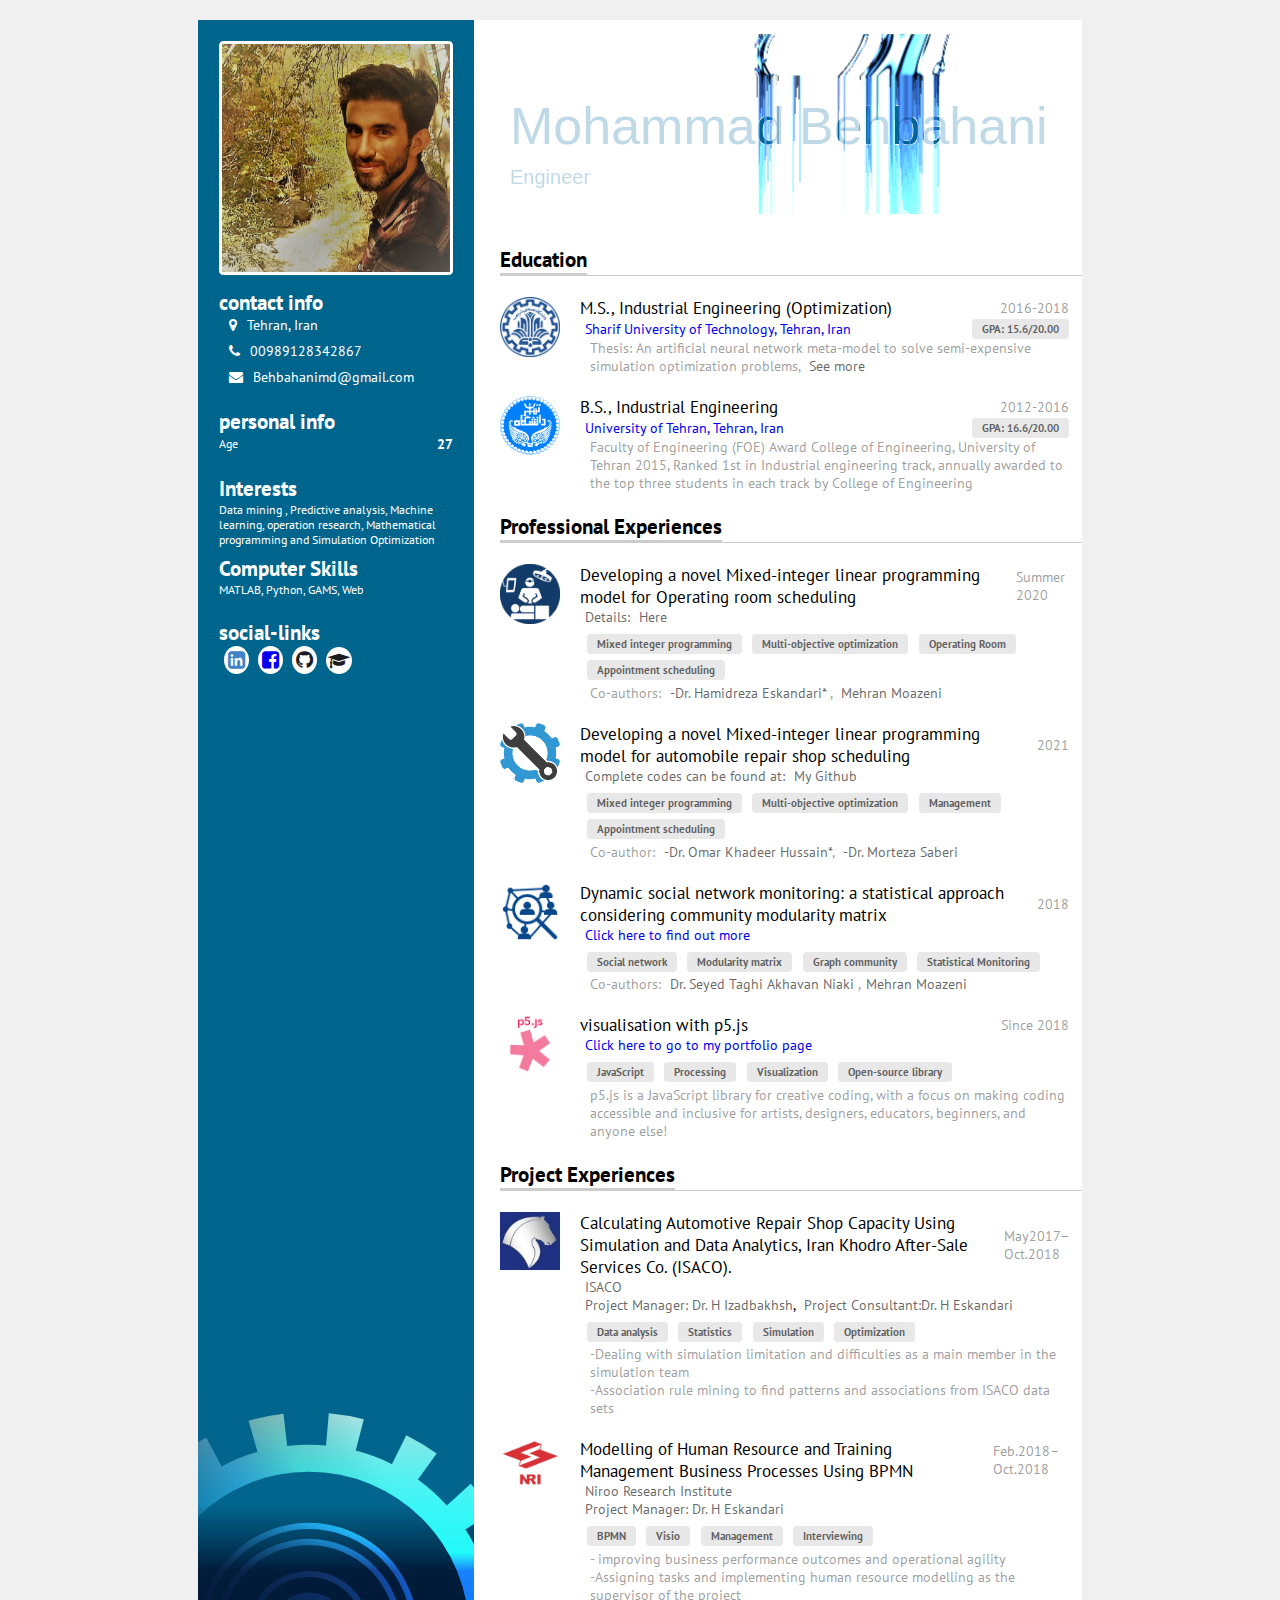
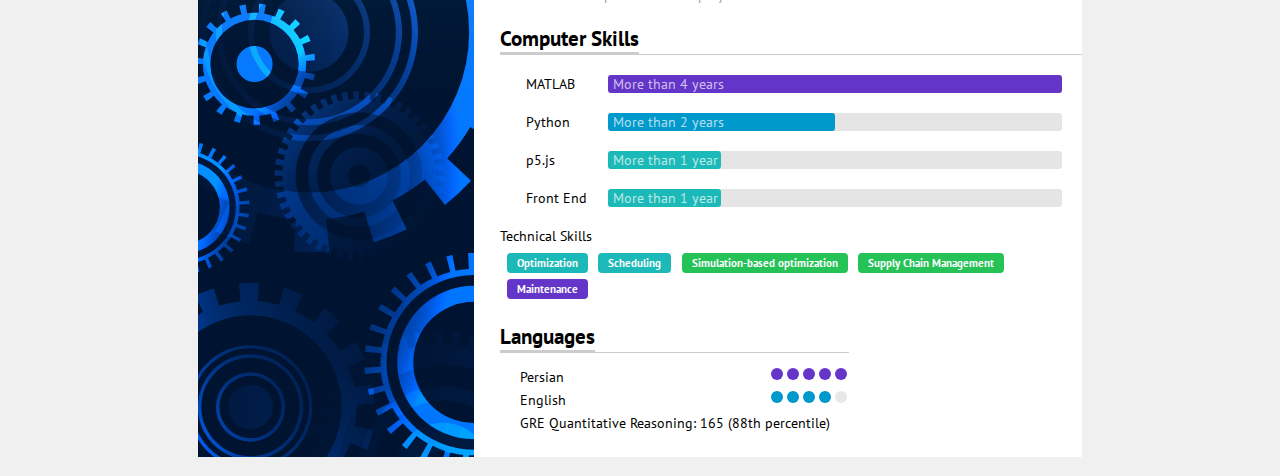
==== commit 4f019a6d: "4-3-ch2" ====
--- a/index.html
+++ b/index.html
@@ -181,7 +181,7 @@
                 <div class="date text-gray">Summer 2020</div>
               </div>
               <div class="meta text-dark-gray">Details: <a class="meta text-dark-gray-code"
-                  href="/folder/ORS.html" target="_blank">Here</a></div>
+                  href="folder/ORS.html" target="_blank">Here</a></div>
               <div class="extra">
                 <span class="label">Mixed integer programming</span>
                 <span class="label">Multi-objective optimization</span>
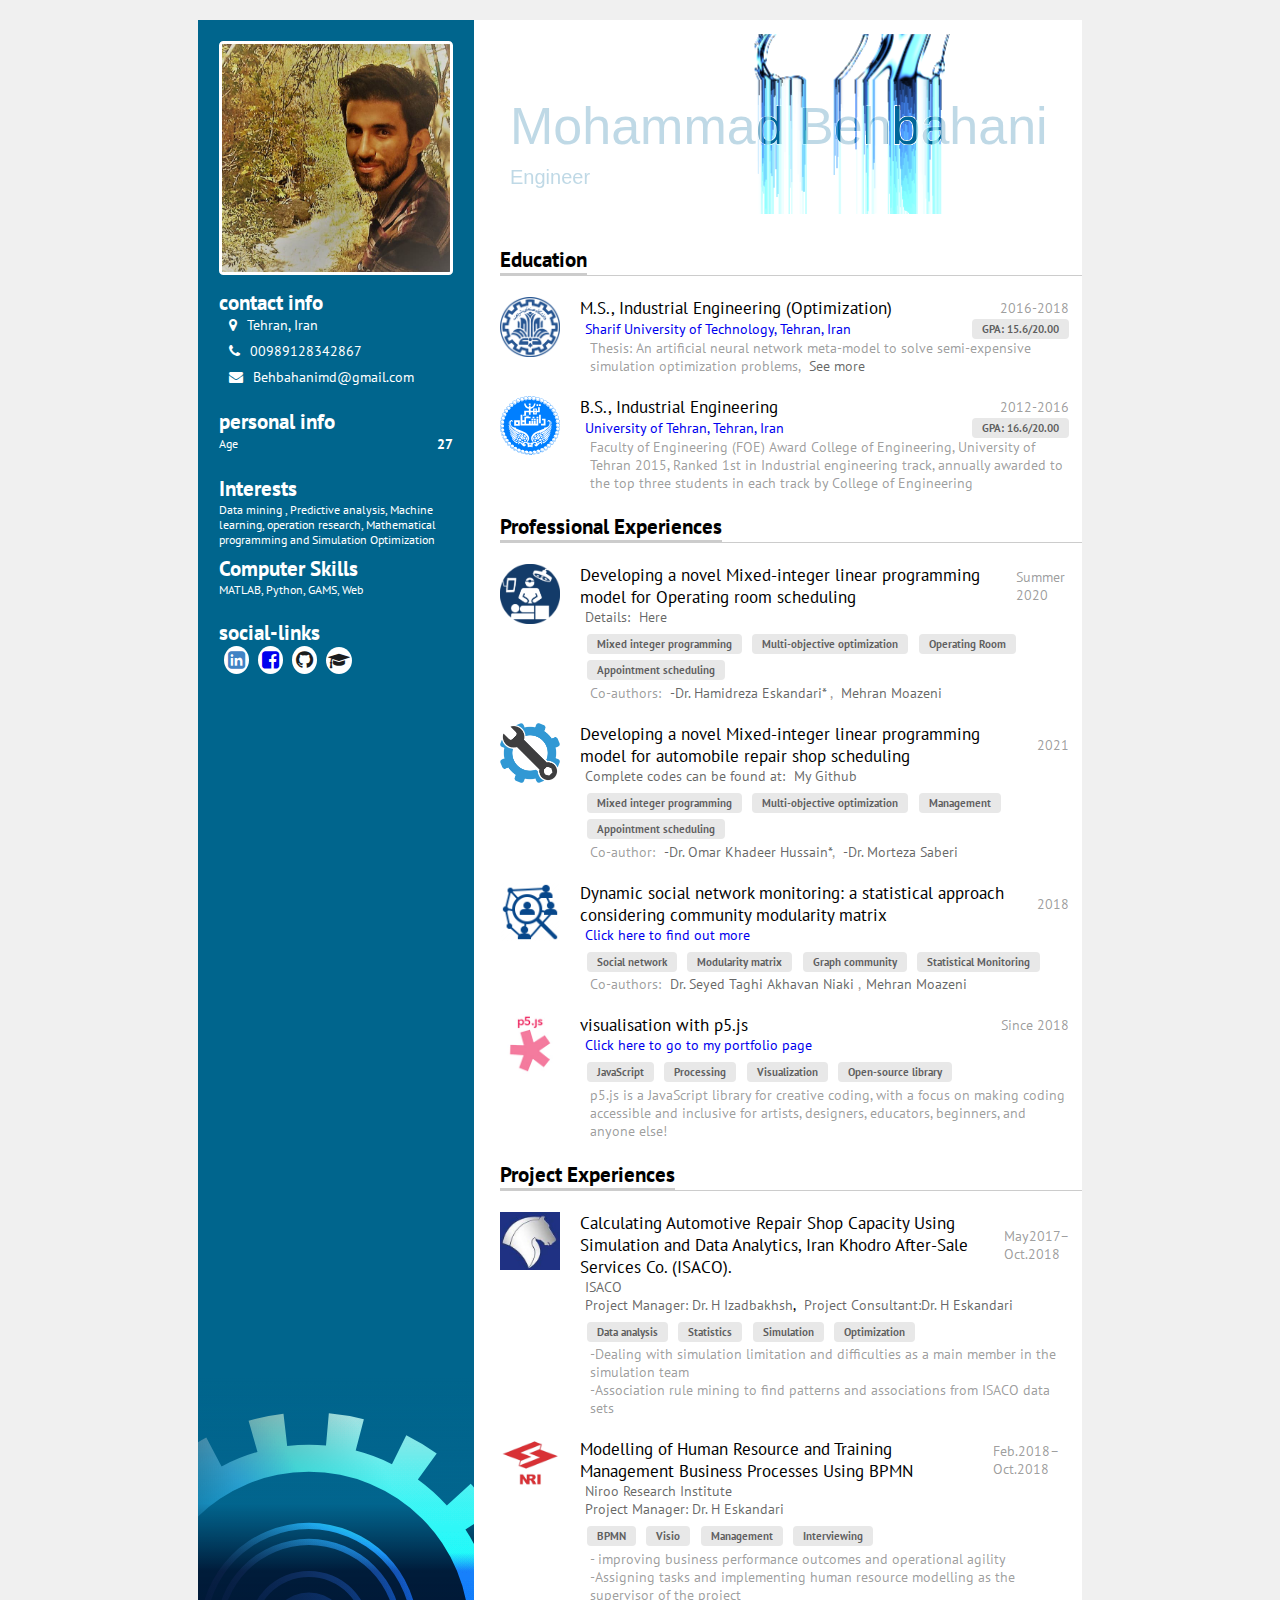
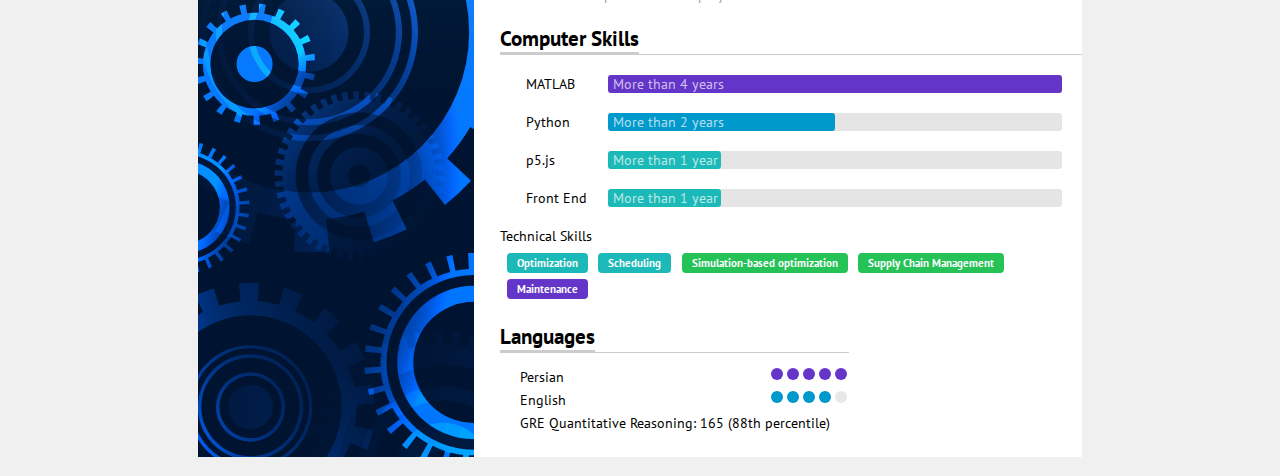
==== commit 411d35c5: "map" ====
--- a/index.html
+++ b/index.html
@@ -272,7 +272,7 @@
                 <h3 class="title text-lg"> visualisation with p5.js </h3>
                 <div class="date text-gray">Since 2018</div>
               </div>
-              <div class="meta text-dark-gray-code"><a href="folder/MyP5.html" target="_blank">Click here to go to my
+              <div class="meta text-dark-gray-code"><a href="folder/jp3.html" target="_blank">Click here to go to my
                   portfolio page</a>
               </div>
               <div class="extra">
@@ -482,4 +482,4 @@
   </div>
 </body>
 
-</html>+</html>
